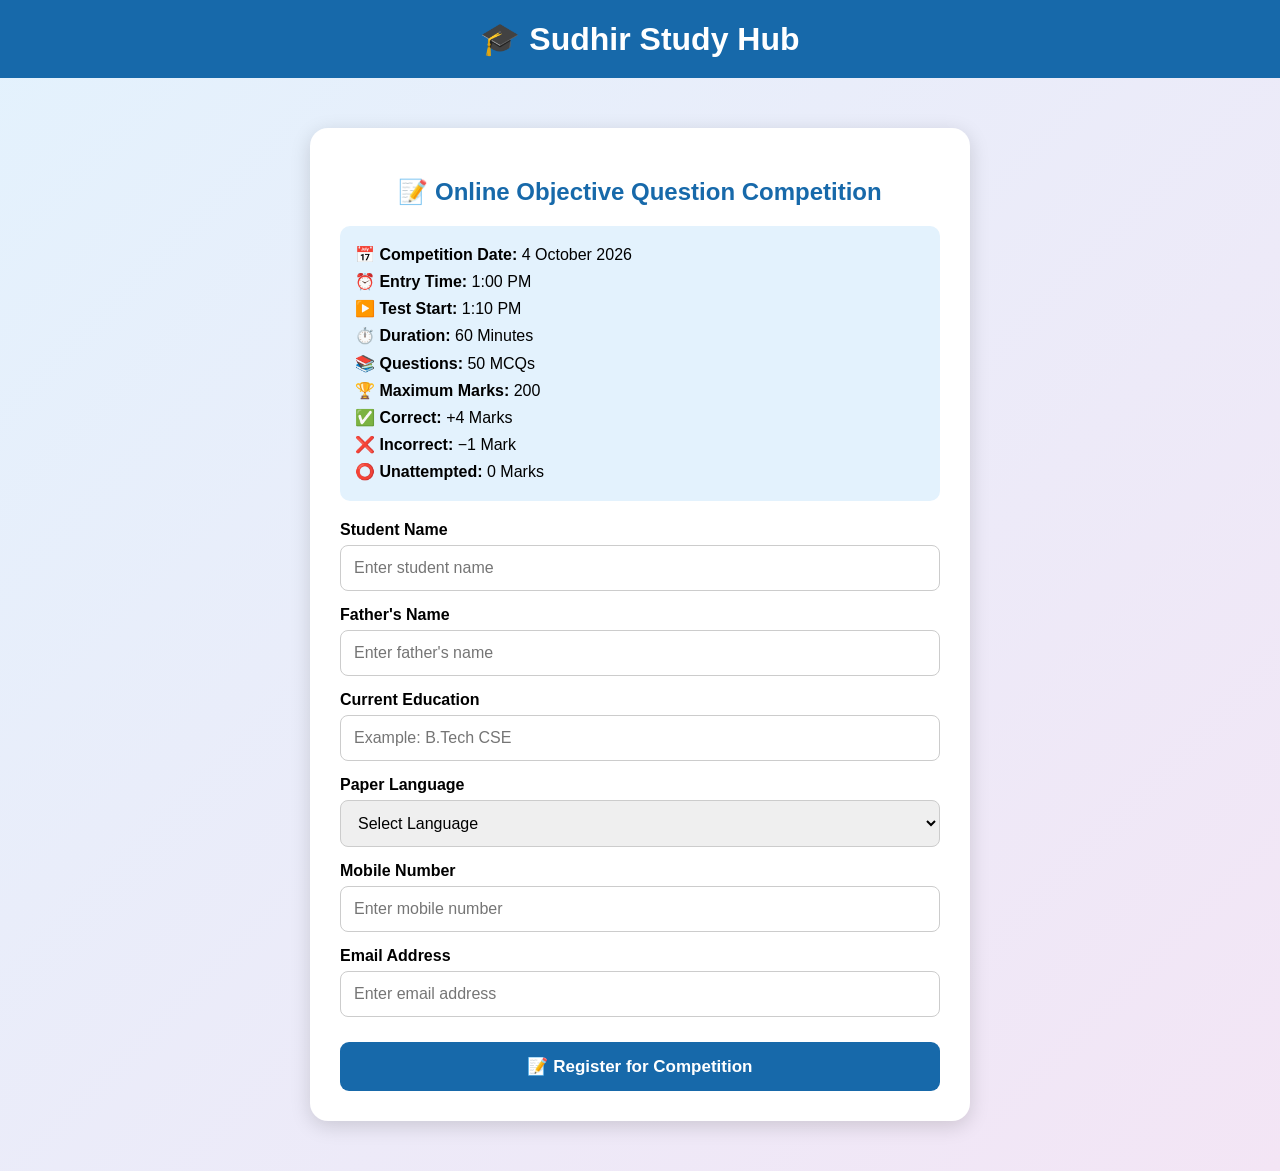
==== competition.html @ 5e07e8f1 "Add files via upload" ====
<!DOCTYPE html>
<html lang="en">

<head>
    <meta charset="UTF-8">
    <meta name="viewport" content="width=device-width, initial-scale=1.0">

    <title>Sudhir Study Hub - Competition Registration</title>

    <style>
        * {
            box-sizing: border-box;
        }

        body {
            margin: 0;
            font-family: Arial, sans-serif;
            background: linear-gradient(135deg, #e3f2fd, #f3e5f5);
            min-height: 100vh;
        }

        .header {
            background: #1769aa;
            color: white;
            text-align: center;
            padding: 20px;
        }

        .header h1 {
            margin: 0;
        }

        .container {
            max-width: 700px;
            margin: 30px auto;
            padding: 20px;
        }

        .card {
            background: white;
            border-radius: 18px;
            padding: 30px;
            box-shadow: 0 5px 20px rgba(0, 0, 0, 0.15);
        }

        h2 {
            color: #1769aa;
            text-align: center;
        }

        .info {
            background: #e3f2fd;
            padding: 15px;
            border-radius: 10px;
            margin-bottom: 20px;
            line-height: 1.7;
        }

        label {
            display: block;
            font-weight: bold;
            margin-top: 15px;
            margin-bottom: 6px;
        }

        input,
        select {
            width: 100%;
            padding: 13px;
            border: 1px solid #ccc;
            border-radius: 8px;
            font-size: 16px;
        }

        input:focus,
        select:focus {
            outline: none;
            border-color: #1769aa;
        }

        button {
            width: 100%;
            margin-top: 25px;
            padding: 14px;
            border: none;
            border-radius: 9px;
            background: #1769aa;
            color: white;
            font-size: 17px;
            font-weight: bold;
            cursor: pointer;
        }

        button:hover {
            background: #0d4f80;
        }

        .success {
            display: none;
            margin-top: 25px;
            background: #e8f5e9;
            border: 2px solid #43a047;
            border-radius: 12px;
            padding: 20px;
        }

        .success h3 {
            color: #2e7d32;
            text-align: center;
        }

        .credential {
            background: white;
            padding: 15px;
            margin: 10px 0;
            border-radius: 8px;
            font-size: 18px;
        }

        .credential b {
            color: #1769aa;
        }

        .login-btn {
            background: #2e7d32;
        }

        .login-btn:hover {
            background: #1b5e20;
        }

        .note {
            text-align: center;
            color: #666;
            font-size: 14px;
            margin-top: 15px;
        }
    </style>
</head>


<body>


    <div class="header">
        <h1>🎓 Sudhir Study Hub</h1>
    </div>


    <div class="container">

        <div class="card">

            <h2>📝 Online Objective Question Competition</h2>


            <div class="info">

                <b>📅 Competition Date:</b> 4 October 2026<br>

                <b>⏰ Entry Time:</b> 1:00 PM<br>

                <b>▶️ Test Start:</b> 1:10 PM<br>

                <b>⏱️ Duration:</b> 60 Minutes<br>

                <b>📚 Questions:</b> 50 MCQs<br>

                <b>🏆 Maximum Marks:</b> 200<br>

                <b>✅ Correct:</b> +4 Marks<br>

                <b>❌ Incorrect:</b> −1 Mark<br>

                <b>⭕ Unattempted:</b> 0 Marks

            </div>


            <form id="registrationForm">

                <label>
                    Student Name
                </label>

                <input type="text" id="studentName" placeholder="Enter student name" required>


                <label>
                    Father's Name
                </label>

                <input type="text" id="fatherName" placeholder="Enter father's name" required>


                <label>
                    Current Education
                </label>

                <input type="text" id="education" placeholder="Example: B.Tech CSE" required>


                <label>
                    Paper Language
                </label>

                <select id="language" required>

                    <option value="">
                        Select Language
                    </option>

                    <option value="English">
                        English
                    </option>

                    <option value="Hindi">
                        Hindi
                    </option>

                </select>


                <label>
                    Mobile Number
                </label>

                <input type="tel" id="mobile" placeholder="Enter mobile number" maxlength="10" required>


                <label>
                    Email Address
                </label>

                <input type="email" id="email" placeholder="Enter email address" required>


                <button type="submit">
                    📝 Register for Competition
                </button>

            </form>


            <!-- SUCCESS BOX -->

            <div class="success" id="successBox">

                <h3>
                    ✅ Registration Successful!
                </h3>

                <p>
                    Your Participant ID and Password have been generated.
                </p>


                <div class="credential">

                    <b>Participant ID:</b>

                    <span id="participantId"></span>

                </div>


                <div class="credential">

                    <b>Password:</b>

                    <span id="participantPassword"></span>

                </div>


                <p class="note">
                    Please save your Participant ID and Password.
                </p>


                <!-- LOGIN BUTTON -->

                <button class="login-btn" onclick="goToLogin()">

                    🔐 Login Now

                </button>


            </div>


        </div>

    </div>



    <script>


        /* ==========================================
           REGISTRATION
        ========================================== */

        document.getElementById(
            "registrationForm"
        ).addEventListener(
            "submit",
            function (event) {

                event.preventDefault();


                /* Student details */

                var name =
                    document.getElementById(
                        "studentName"
                    ).value.trim();


                var father =
                    document.getElementById(
                        "fatherName"
                    ).value.trim();


                var education =
                    document.getElementById(
                        "education"
                    ).value.trim();


                var language =
                    document.getElementById(
                        "language"
                    ).value;


                var mobile =
                    document.getElementById(
                        "mobile"
                    ).value.trim();


                var email =
                    document.getElementById(
                        "email"
                    ).value.trim();


                /* ======================================
                   GENERATE PARTICIPANT ID
                ====================================== */

                var randomNumber =
                    Math.floor(
                        1000 + Math.random() * 9000
                    );


                var participantId =
                    "SSH26" + randomNumber;


                /* ======================================
                   GENERATE PASSWORD
                ====================================== */

                var characters =
                    "ABCDEFGHIJKLMNOPQRSTUVWXYZ0123456789";


                var password = "";


                for (
                    var i = 0;
                    i < 6;
                    i++
                ) {

                    password +=
                        characters.charAt(
                            Math.floor(
                                Math.random() *
                                characters.length
                            )
                        );

                }


                /* ======================================
                   SAVE DATA
                ====================================== */

                localStorage.setItem(
                    "studentName",
                    name
                );

                localStorage.setItem(
                    "fatherName",
                    father
                );

                localStorage.setItem(
                    "education",
                    education
                );

                localStorage.setItem(
                    "language",
                    language
                );

                localStorage.setItem(
                    "mobile",
                    mobile
                );

                localStorage.setItem(
                    "email",
                    email
                );

                localStorage.setItem(
                    "participantId",
                    participantId
                );

                localStorage.setItem(
                    "participantPassword",
                    password
                );


                /* ======================================
                   SHOW ID & PASSWORD
                ====================================== */

                document.getElementById(
                    "participantId"
                ).innerText =
                    participantId;


                document.getElementById(
                    "participantPassword"
                ).innerText =
                    password;


                document.getElementById(
                    "successBox"
                ).style.display =
                    "block";


                document.getElementById(
                    "registrationForm"
                ).style.display =
                    "none";


                window.scrollTo(
                    0,
                    document.body.scrollHeight
                );

            }
        );



        /* ==========================================
           LOGIN BUTTON
        ========================================== */

        function goToLogin() {

            window.location.href =
                "login.html";

        }

    </script>


</body>

</html>
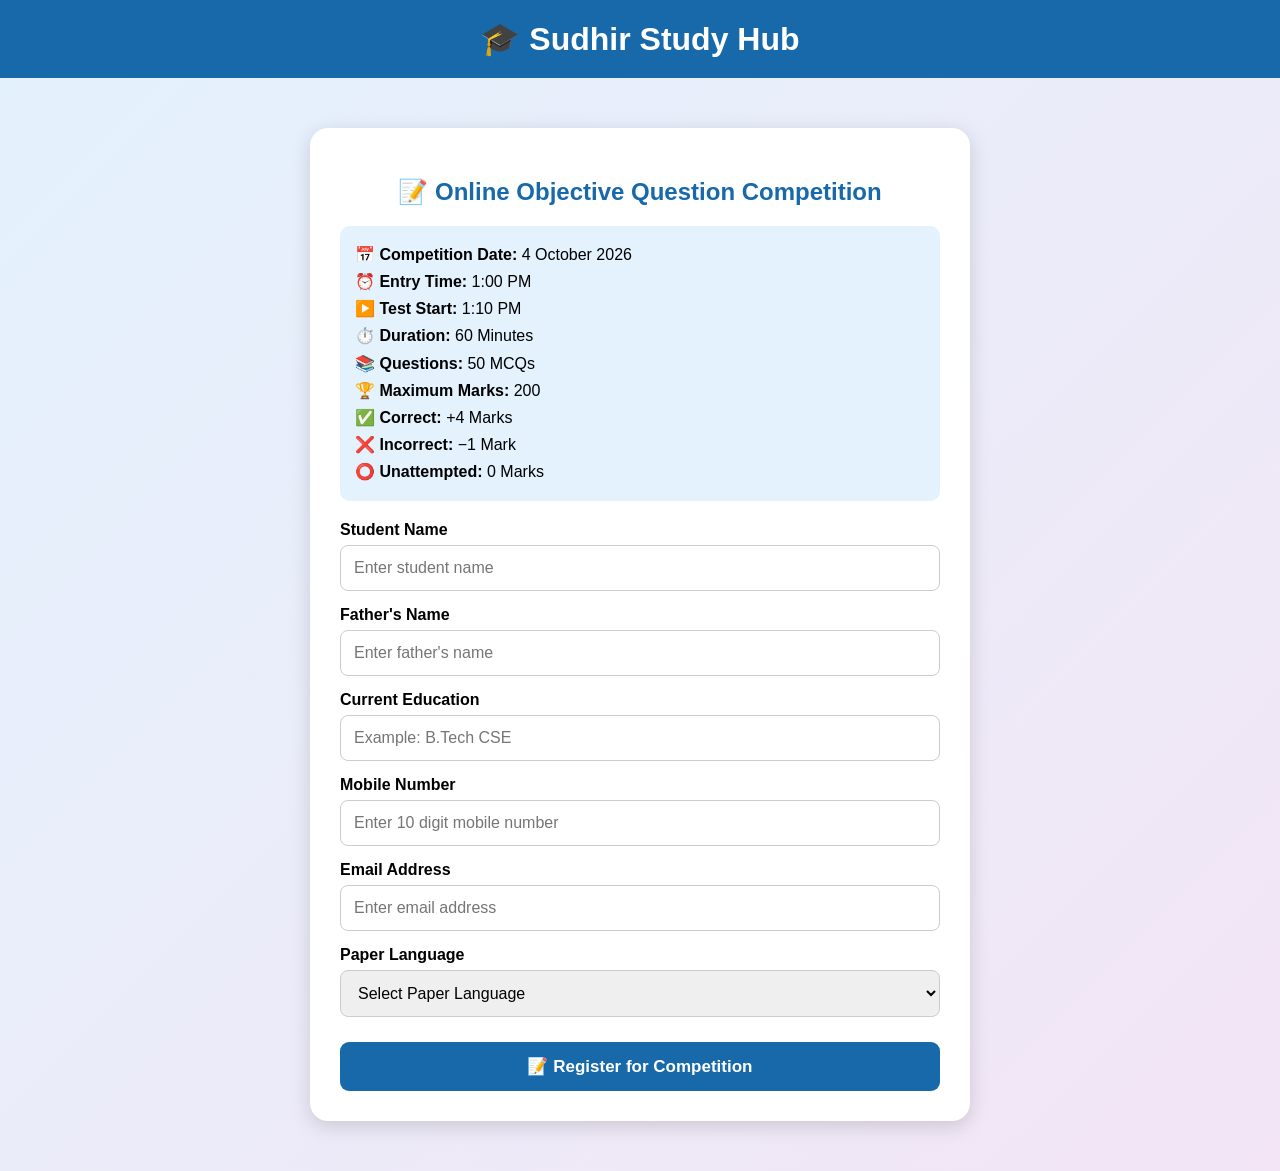
==== commit cf9f7fff: "Implement mobile number validation and warning Added mobile number validation and warning message di" ====
--- a/competition.html
+++ b/competition.html
@@ -95,6 +95,11 @@
             background: #0d4f80;
         }
 
+        button:disabled {
+            background: #888;
+            cursor: not-allowed;
+        }
+
         .success {
             display: none;
             margin-top: 25px;
@@ -135,25 +140,31 @@
             font-size: 14px;
             margin-top: 15px;
         }
+
+        .warning {
+            display: none;
+            background: #ffebee;
+            border: 1px solid #e53935;
+            color: #b71c1c;
+            padding: 12px;
+            border-radius: 8px;
+            margin-top: 15px;
+        }
     </style>
 </head>
 
-
 <body>
-
 
     <div class="header">
         <h1>🎓 Sudhir Study Hub</h1>
     </div>
 
-
     <div class="container">
 
         <div class="card">
 
             <h2>📝 Online Objective Question Competition</h2>
 
-
             <div class="info">
 
                 <b>📅 Competition Date:</b> 4 October 2026<br>
@@ -179,70 +190,71 @@
 
             <form id="registrationForm">
 
-                <label>
-                    Student Name
-                </label>
+                <!-- STUDENT NAME -->
+
+                <label>Student Name</label>
 
                 <input type="text" id="studentName" placeholder="Enter student name" required>
 
 
-                <label>
-                    Father's Name
-                </label>
+                <!-- FATHER NAME -->
+
+                <label>Father's Name</label>
 
                 <input type="text" id="fatherName" placeholder="Enter father's name" required>
 
 
-                <label>
-                    Current Education
-                </label>
+                <!-- EDUCATION -->
+
+                <label>Current Education</label>
 
                 <input type="text" id="education" placeholder="Example: B.Tech CSE" required>
 
 
-                <label>
-                    Paper Language
-                </label>
+                <!-- MOBILE -->
+
+                <label>Mobile Number</label>
+
+                <input type="tel" id="mobile" placeholder="Enter 10 digit mobile number" maxlength="10"
+                    inputmode="numeric" required>
+
+
+                <!-- EMAIL -->
+
+                <label>Email Address</label>
+
+                <input type="email" id="email" placeholder="Enter email address" required>
+
+
+                <!-- LANGUAGE -->
+
+                <label>Paper Language</label>
 
                 <select id="language" required>
 
-                    <option value="">
-                        Select Language
-                    </option>
-
-                    <option value="English">
-                        English
-                    </option>
-
-                    <option value="Hindi">
-                        Hindi
-                    </option>
+                    <option value="">Select Paper Language</option>
+
+                    <option value="English">English</option>
+
+                    <option value="Hindi">Hindi</option>
 
                 </select>
 
 
-                <label>
-                    Mobile Number
-                </label>
-
-                <input type="tel" id="mobile" placeholder="Enter mobile number" maxlength="10" required>
-
-
-                <label>
-                    Email Address
-                </label>
-
-                <input type="email" id="email" placeholder="Enter email address" required>
-
-
-                <button type="submit">
+                <div class="warning" id="warningBox">
+                </div>
+
+
+                <button type="submit" id="registerButton">
+
                     📝 Register for Competition
+
                 </button>
 
             </form>
 
 
-            <!-- SUCCESS BOX -->
+            <!-- SUCCESS -->
 
             <div class="success" id="successBox">
 
@@ -274,106 +286,112 @@
 
 
                 <p class="note">
-                    Please save your Participant ID and Password.
+
+                    ⚠️ Please save your Participant ID and Password safely.
+
                 </p>
 
 
-                <!-- LOGIN BUTTON -->
-
                 <button class="login-btn" onclick="goToLogin()">
 
                     🔐 Login Now
 
                 </button>
 
-
             </div>
 
-
         </div>
 
     </div>
 
 
-
     <script>
+
+        /* ==========================================
+           GOOGLE APPS SCRIPT URL
+        ========================================== */
+
+        var GOOGLE_SHEET_URL =
+            "https://script.google.com/macros/s/AKfycbwV8jZLNRCrm_2xWpRrFtuI_z93Azedvk-01Cf9gooPhqfYk3PeqfTwi7CaQ-MV_REH/exec";
 
 
         /* ==========================================
            REGISTRATION
         ========================================== */
 
-        document.getElementById(
-            "registrationForm"
-        ).addEventListener(
-            "submit",
-            function (event) {
+        document
+            .getElementById("registrationForm")
+            .addEventListener("submit", function (event) {
 
                 event.preventDefault();
 
 
-                /* Student details */
+                /* GET DATA */
 
                 var name =
-                    document.getElementById(
-                        "studentName"
-                    ).value.trim();
+                    document.getElementById("studentName")
+                        .value.trim();
 
 
                 var father =
-                    document.getElementById(
-                        "fatherName"
-                    ).value.trim();
+                    document.getElementById("fatherName")
+                        .value.trim();
 
 
                 var education =
-                    document.getElementById(
-                        "education"
-                    ).value.trim();
+                    document.getElementById("education")
+                        .value.trim();
+
+
+                var mobile =
+                    document.getElementById("mobile")
+                        .value.trim();
+
+
+                var email =
+                    document.getElementById("email")
+                        .value.trim();
 
 
                 var language =
-                    document.getElementById(
-                        "language"
-                    ).value;
-
-
-                var mobile =
-                    document.getElementById(
-                        "mobile"
-                    ).value.trim();
-
-
-                var email =
-                    document.getElementById(
-                        "email"
-                    ).value.trim();
-
-
-                /* ======================================
-                   GENERATE PARTICIPANT ID
-                ====================================== */
+                    document.getElementById("language")
+                        .value;
+
+
+                /* MOBILE VALIDATION */
+
+                if (!/^[0-9]{10}$/.test(mobile)) {
+
+                    showWarning(
+                        "Please enter a valid 10-digit mobile number."
+                    );
+
+                    return;
+
+                }
+
+
+                /* ==========================================
+                   PARTICIPANT ID
+                ========================================== */
 
                 var randomNumber =
                     Math.floor(
                         1000 + Math.random() * 9000
                     );
 
-
                 var participantId =
                     "SSH26" + randomNumber;
 
 
-                /* ======================================
-                   GENERATE PASSWORD
-                ====================================== */
+                /* ==========================================
+                   PASSWORD
+                ========================================== */
 
                 var characters =
                     "ABCDEFGHIJKLMNOPQRSTUVWXYZ0123456789";
 
-
                 var password = "";
-
 
                 for (
                     var i = 0;
@@ -384,17 +402,16 @@
                     password +=
                         characters.charAt(
                             Math.floor(
-                                Math.random() *
-                                characters.length
+                                Math.random() * characters.length
                             )
                         );
 
                 }
 
 
-                /* ======================================
-                   SAVE DATA
-                ====================================== */
+                /* ==========================================
+                   LOCAL STORAGE
+                ========================================== */
 
                 localStorage.setItem(
                     "studentName",
@@ -412,71 +429,202 @@
                 );
 
                 localStorage.setItem(
+                    "mobile",
+                    mobile
+                );
+
+                localStorage.setItem(
+                    "email",
+                    email
+                );
+
+                localStorage.setItem(
                     "language",
                     language
                 );
 
                 localStorage.setItem(
+                    "participantId",
+                    participantId
+                );
+
+                localStorage.setItem(
+                    "participantPassword",
+                    password
+                );
+
+
+                /* ==========================================
+                   GOOGLE SHEET DATA
+                ========================================== */
+
+                var formData =
+                    new URLSearchParams();
+
+
+                formData.append(
+                    "studentName",
+                    name
+                );
+
+                formData.append(
+                    "fatherName",
+                    father
+                );
+
+                formData.append(
+                    "education",
+                    education
+                );
+
+                formData.append(
                     "mobile",
                     mobile
                 );
 
-                localStorage.setItem(
+                formData.append(
                     "email",
                     email
                 );
 
-                localStorage.setItem(
+                formData.append(
                     "participantId",
                     participantId
                 );
 
-                localStorage.setItem(
-                    "participantPassword",
-                    password
-                );
-
-
-                /* ======================================
-                   SHOW ID & PASSWORD
-                ====================================== */
-
+                formData.append(
+                    "status",
+                    "Registered"
+                );
+
+                formData.append(
+                    "score",
+                    ""
+                );
+
+                formData.append(
+                    "correct",
+                    ""
+                );
+
+                formData.append(
+                    "wrong",
+                    ""
+                );
+
+                formData.append(
+                    "language",
+                    language
+                );
+
+
+                /* ==========================================
+                   DISABLE BUTTON
+                ========================================== */
+
+                var button =
+                    document.getElementById(
+                        "registerButton"
+                    );
+
+                button.disabled = true;
+
+                button.innerText =
+                    "⏳ Registering...";
+
+
+                /* ==========================================
+                   SEND TO GOOGLE SHEET
+                ========================================== */
+
+                fetch(
+                    GOOGLE_SHEET_URL,
+                    {
+                        method: "POST",
+                        mode: "no-cors",
+                        body: formData
+                    }
+                )
+
+                    .then(function () {
+
+                        showRegistrationSuccess();
+
+                    })
+
+                    .catch(function (error) {
+
+                        console.log(error);
+
+                        showRegistrationSuccess();
+
+                    });
+
+            });
+
+
+        /* ==========================================
+           SUCCESS MESSAGE
+        ========================================== */
+
+        function showRegistrationSuccess() {
+
+            document.getElementById(
+                "participantId"
+            ).innerText =
+                localStorage.getItem(
+                    "participantId"
+                );
+
+
+            document.getElementById(
+                "participantPassword"
+            ).innerText =
+                localStorage.getItem(
+                    "participantPassword"
+                );
+
+
+            document.getElementById(
+                "successBox"
+            ).style.display =
+                "block";
+
+
+            document.getElementById(
+                "registrationForm"
+            ).style.display =
+                "none";
+
+
+            window.scrollTo(
+                0,
+                document.body.scrollHeight
+            );
+
+        }
+
+
+        /* ==========================================
+           WARNING
+        ========================================== */
+
+        function showWarning(message) {
+
+            var box =
                 document.getElementById(
-                    "participantId"
-                ).innerText =
-                    participantId;
-
-
-                document.getElementById(
-                    "participantPassword"
-                ).innerText =
-                    password;
-
-
-                document.getElementById(
-                    "successBox"
-                ).style.display =
-                    "block";
-
-
-                document.getElementById(
-                    "registrationForm"
-                ).style.display =
-                    "none";
-
-
-                window.scrollTo(
-                    0,
-                    document.body.scrollHeight
-                );
-
-            }
-        );
-
+                    "warningBox"
+                );
+
+            box.innerText = message;
+
+            box.style.display = "block";
+
+        }
 
 
         /* ==========================================
-           LOGIN BUTTON
+           LOGIN
         ========================================== */
 
         function goToLogin() {
@@ -488,7 +636,6 @@
 
     </script>
 
-
 </body>
 
-</html>+</html>
